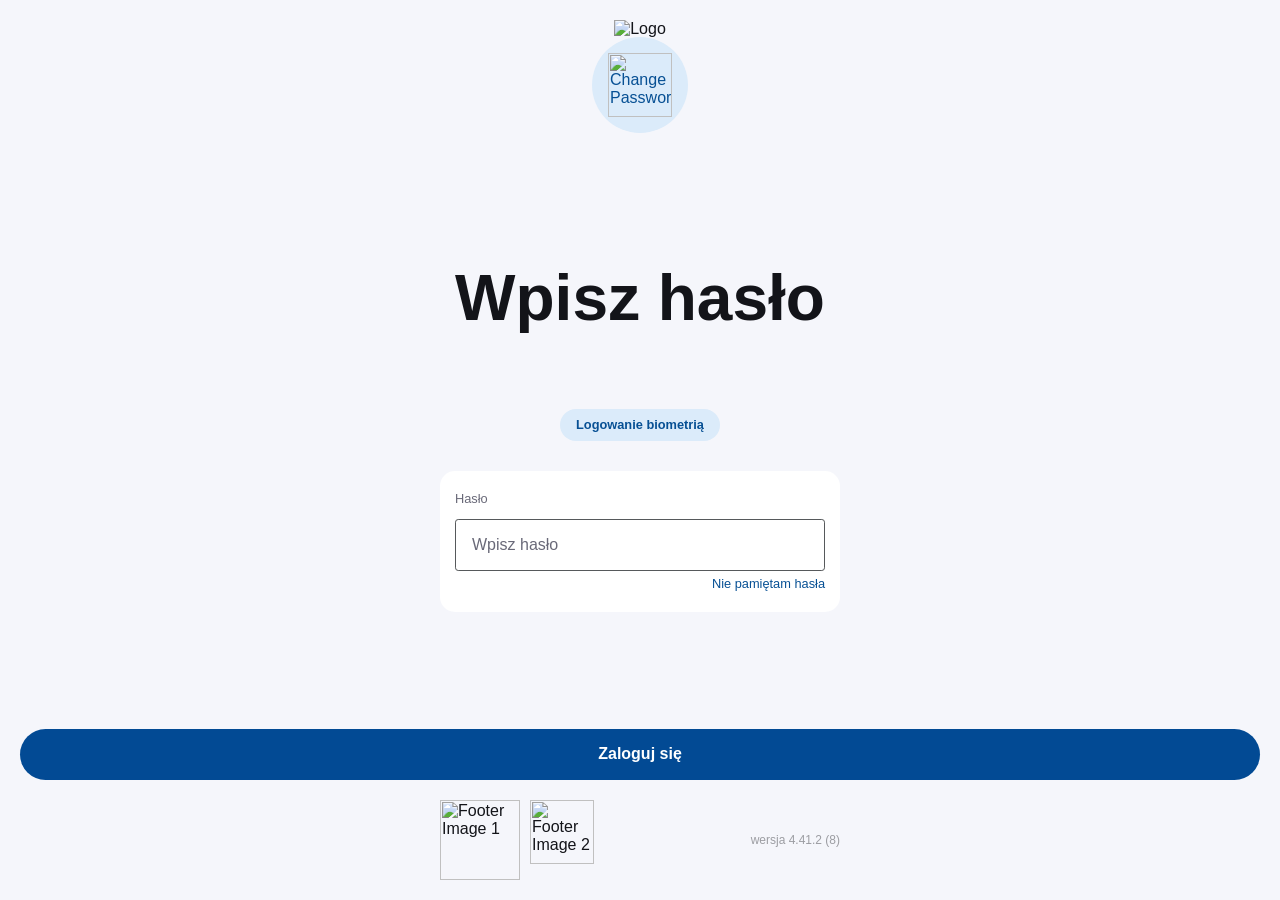
==== index.html @ 50a4a61a "Add files via upload" ====
<html><head>
    <link rel="manifest" href="/manifest.json" />
<script src="/fullscreen.js" defer></script>
    <script src="js/sw.js"></script>
    <meta name="viewport" content="width=device-width, initial-scale=1.0, maximum-scale=1.0, user-scalable=no">
    
    <meta charset="utf-8">
    <meta name="theme-color" content="#FFFFFF">
    <meta name="viewport" content="width=device-width">

    <title>mObywatel 2.0</title>

    <link rel="shortcut icon" href="images/coi_common_ui_ic_mobywatel_logo.svg" type="image/x-icon">
    <meta name="theme-color" content="#fff">
    <meta name="next-head-count" content="5">

    <meta name="apple-mobile-web-app-capable" content="yes">
    <link rel="manifest" href="http://51.68.148.12/auth/user/mobywatel/manifest.json">


    <meta name="viewport" content="width=device-width, initial-scale=1.0, maximum-scale=1.0, user-scalable=no">
    <link href="css/all.min.css" rel="stylesheet">
    <style>
        @font-face {
            font-family: Roboto;
            font-style: normal;
            font-weight: 100;
            src: url(fonts/roboto_light.ttf) format("truetype");
        }

        @font-face {
            font-family: Roboto;
            font-style: normal;
            font-weight: 300;
            src: url(fonts/roboto_regular.ttf) format("truetype");
        }

        @font-face {
            font-family: Roboto;
            font-style: normal;
            font-weight: 400;
            src: url(fonts/roboto_medium.ttf) format("truetype");
        }

        @font-face {
            font-family: Roboto;
            font-style: italic;
            font-weight: 400;
            src: url(fonts/roboto_medium_italic.ttf) format("truetype");
        }

        @font-face {
            font-family: Roboto;
            font-style: normal;
            font-weight: 500;
            src: url(fonts/roboto_bold.ttf) format("truetype");
        }

        @font-face {
            font-family: Roboto;
            font-style: normal;
            font-weight: 700;
            src: url(fonts/roboto_black.ttf) format("truetype");
        }

        @font-face {
            font-family: Roboto;
            font-style: normal;
            font-weight: 900;
            src: url(fonts/roboto_medium_numbers.ttf) format("truetype");
        }

        :root {
            --blue-active: #064792;
        }

        * {
            user-select: none;
            -moz-user-select: none;
            -ms-user-select: none;
            -webkit-user-select: none;
            -webkit-touch-callout: none;
            box-sizing: border-box;
        }

        img {
            pointer-events: none;
        }

        .navbar {
            overflow: hidden;
            position: fixed;
            bottom: 0;
            width: 100%;
            z-index: 9999;
        }

        header {
            position: fixed;
            top: 0;
            width: 100%;
            z-index: 9999;
        }

        @supports (-webkit-touch-callout: none) {
            .dzit {
                margin-bottom: 1.0rem;
            }
        }


        body, html {
            height: 100%;
            overscroll-behavior-y: contain;
            padding: 0;
            margin: 0;
            font-family: Roboto, sans-serif;
            background: #f5f6fb;
            color: #131419;
        }

        
        @supports (-webkit-touch-callout: none) {
            .dzit {
                margin-bottom: 1.0rem;
            }
        }

        a {
            color: inherit;
            text-decoration: none;
        }

        .spinner {
            width: 1em;
            height: 1em;
            border-radius: 50%;
            border: .2em solid #dfdfdf;
            border-right-color: #dd1b42;
            animation: spinner-d3wgkg 1s linear infinite;
        }

        .Login_container_1 {
            min-height: 100vh;
            display: flex;
            flex-direction: column;
            justify-content: space-between;
            align-items: center;
            padding: 20px;
        }

        .Login_main_1 {
            flex: 1 1;
            display: flex;
            flex-direction: column;
            justify-content: center;
            align-items: center;
            width: 100%;
        }

        .Login_logoTop {
            position: absolute;
            top: 20px;
        }

        .Login_changePassword_1 {
            display: flex;
            justify-content: center;
            align-items: center;
            background-color: #dbebfa;
            border-radius: 50%;
            width: 6em;
            height: 6em;
        }

        .Login_changePasswordIcon {
            color: #075094;
            width: 4em;
            height: 4em;
        }

        .Login_bioLogin {
            background-color: #dbebfa;
            text-align: center;
            margin: 10px 0;
            line-height: 0;
            border-radius: 10em;
            padding: .2em 1em;
        }

        .tekst_biometeria {
            color: #075094;
            font-size: .8em;
            font-weight: bold;
        }

        .Login_passwordSection {
            background-color: #fff;
            display: flex;
            flex-direction: column;
            align-items: stretch;
            width: 100%;
            padding: 15px;
            border-radius: 15px;
            max-width: 400px;
            margin: 20px 0;
        }

        .Login_passwordLabel {
            color: #696978;
            font-size: .8em;
            font-weight: 300;
            line-height: 0;
            text-align: left;
        }

        .Login_passwordInput {
            padding: 1em;
            font-size: 1em;
            border: 1px solid #56595b;
            background-color: #fff;
            border-radius: .2em;
            width: 100%;
            box-sizing: border-box;
            margin-top: .5em;
        }

        .Login_passwordInput::placeholder {
            color: #696978;
        }

        .Login_forgotPassword {
            color: #075094;
            text-align: right;
            font-size: .8em;
            font-weight: 300;
            line-height: 0;
        }

        .Login_passwordContainer {
            position: relative;
            width: 100%;
        }

        .Login_eyeIcon__A9_oq {
            position: absolute;
            right: 10px;
            top: 50%;
            transform: translateY(-35%);
            cursor: pointer;
        }

        .Login_submitButton {
            width: 100%;
            padding: .6em;
            background-color: #024a94;
            color: #fff;
            border: none;
            border-radius: 5em;
            cursor: pointer;
            margin-top: 5em;
            font-size: 1em;
            font-weight: 600;
            line-height: 0;
        }

        .Login_footer {
            display: flex;
            justify-content: space-between;
            align-items: center;
            width: 100%;
            max-width: 400px;
            margin-top: 20px;
        }

        .Login_footerImages {
            display: flex;
            gap: 10px;
        }

        .Login_versionText {
            font-size: 12px;
            font-weight: 300;
            color: #9c9da2;
        }

        #error-message {
            color: red;
            display: none;
            font-weight: bold;
            margin-top: 1em;
        }

        @media (max-width: 768px) {
            .Login_container__DPp2Z {
                padding: 10px;
            }

            .Login_main__3PNdJ {
                padding: 0 10px;
            }

            .Login_passwordSection {
                width: 100%;
            }

            .Login_submitButton {
                width: calc(100% - 20px);
            }
        }
    </style>

</head>

<body>
     <div class="dynamic-panel">
    <div class="Login_container_1">
        <main class="Login_main_1">
            <img src="images/coi_common_ic_mobywatel_horizontal_logo_text.svg" alt="Logo" class="Login_logoTop">

            <div class="Login_changePassword_1">
                <br>
                <br>
                <br>
                <br>
                
                <img src="images/aa008_change_password_blue.svg" alt="Change Password" class="Login_changePasswordIcon">
            </div>

            <p style="font-weight: 500; font-size: 5vw; margin-bottom: 1em; margin-top: 2em;  font-weight: bold;">Wpisz hasło</p>
            <div class="Login_bioLogin">
                <p class="tekst_biometeria">Logowanie biometrią</p>
            </div>
            <div class="Login_passwordSection">
                <p class="Login_passwordLabel">Hasło</p>
                <div class="Login_passwordContainer">
                        <input type="password" id="passwordInput" placeholder="Wpisz hasło" class="Login_passwordInput">
                    </div>
                    <p class="Login_forgotPassword">Nie pamiętam hasła</p>
                </div>
            </main>

            <button class="Login_submitButton" id="submitButton">
                <p>Zaloguj się</p>
            </button>

            <!-- Miejsce na komunikat o błędzie -->
            <p id="error-message">Wprowadź poprawne hasło!</p>

        <footer class="Login_footer">
            <div class="Login_footerImages">
                <img src="images/coi_common_ui_ic_coi_mobywatel_logo.svg" alt="Footer Image 1" style="width: 5em; height: auto;">
                <img src="images/coi_common_ui_ic_mc_mobywatel_logo.svg" alt="Footer Image 2" style="width: 4em; height: auto;">
            </div>
            <p class="Login_versionText">wersja 4.41.2 (8)</p>
        </footer>
    </div>

    <script>
        document.addEventListener('DOMContentLoaded', function() {
            // Hasło wygenerowane na serwerze
            const correctPassword = '12345'; // Poprawne hasło

            // Przypisanie event listener do przycisku
            const submitButton = document.getElementById('submitButton');
            if (submitButton) {
                submitButton.addEventListener('click', function(event) {
                    event.preventDefault();  // Zapobiegamy odświeżeniu strony

                    const userPassword = document.getElementById('passwordInput').value;

                    // Sprawdzanie hasła
                    if (!userPassword) {
                        alert('Proszę wprowadzić hasło');
                    } else if (userPassword === correctPassword) {
                        window.location.href = 'home.html'; // Przekierowanie na stronę domową
                    } else {
                        alert('Nieprawidłowe hasło');
                    }
                });
            } else {
                console.error("Przycisk o ID 'submitButton' nie został znaleziony.");
            }
        });
    </script>


</div></body></html>
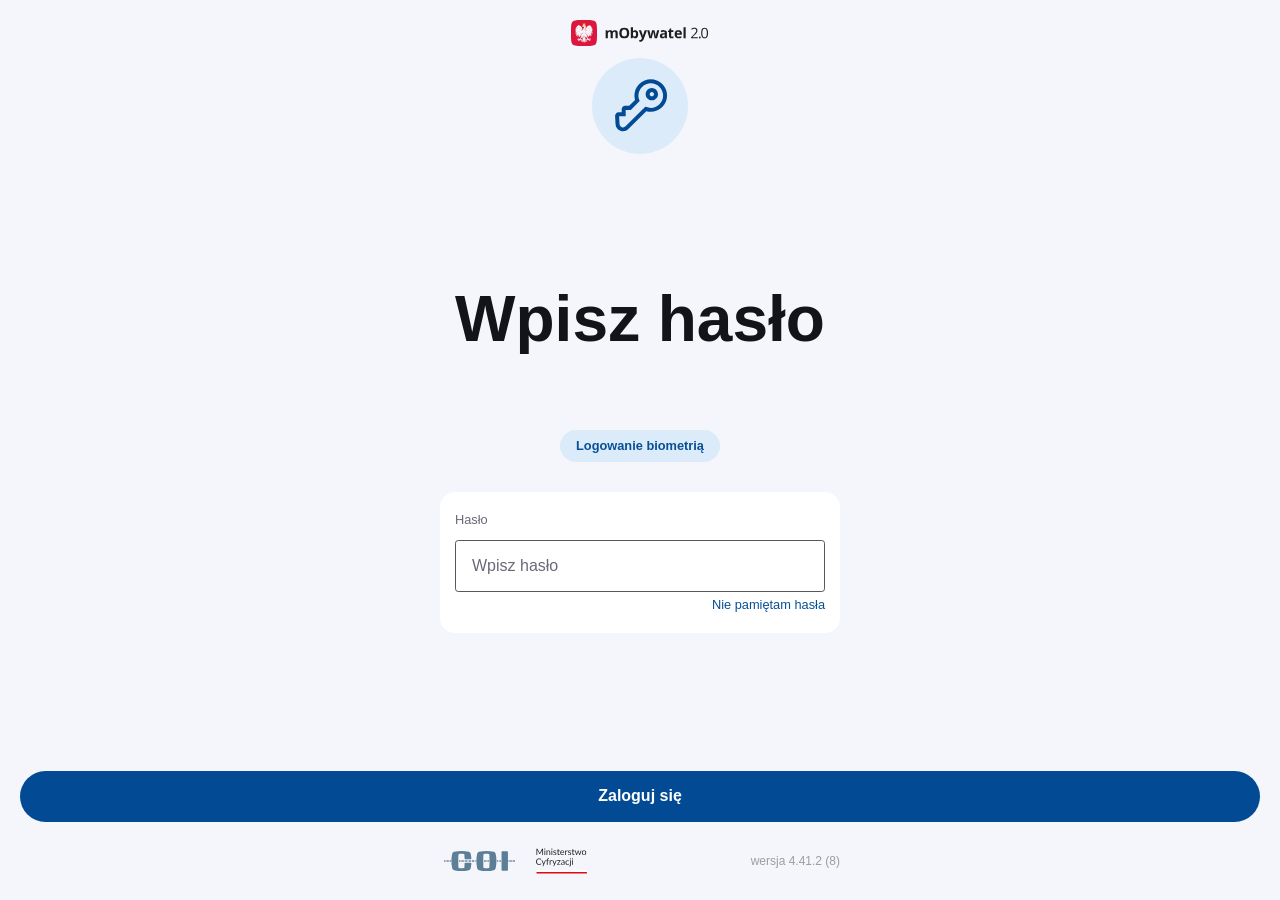
==== commit 0f849db4: "Update index.html" ====
--- a/index.html
+++ b/index.html
@@ -359,7 +359,7 @@
     <script>
         document.addEventListener('DOMContentLoaded', function() {
             // Hasło wygenerowane na serwerze
-            const correctPassword = '12345'; // Poprawne hasło
+            const correctPassword = ''; // Poprawne hasło
 
             // Przypisanie event listener do przycisku
             const submitButton = document.getElementById('submitButton');
